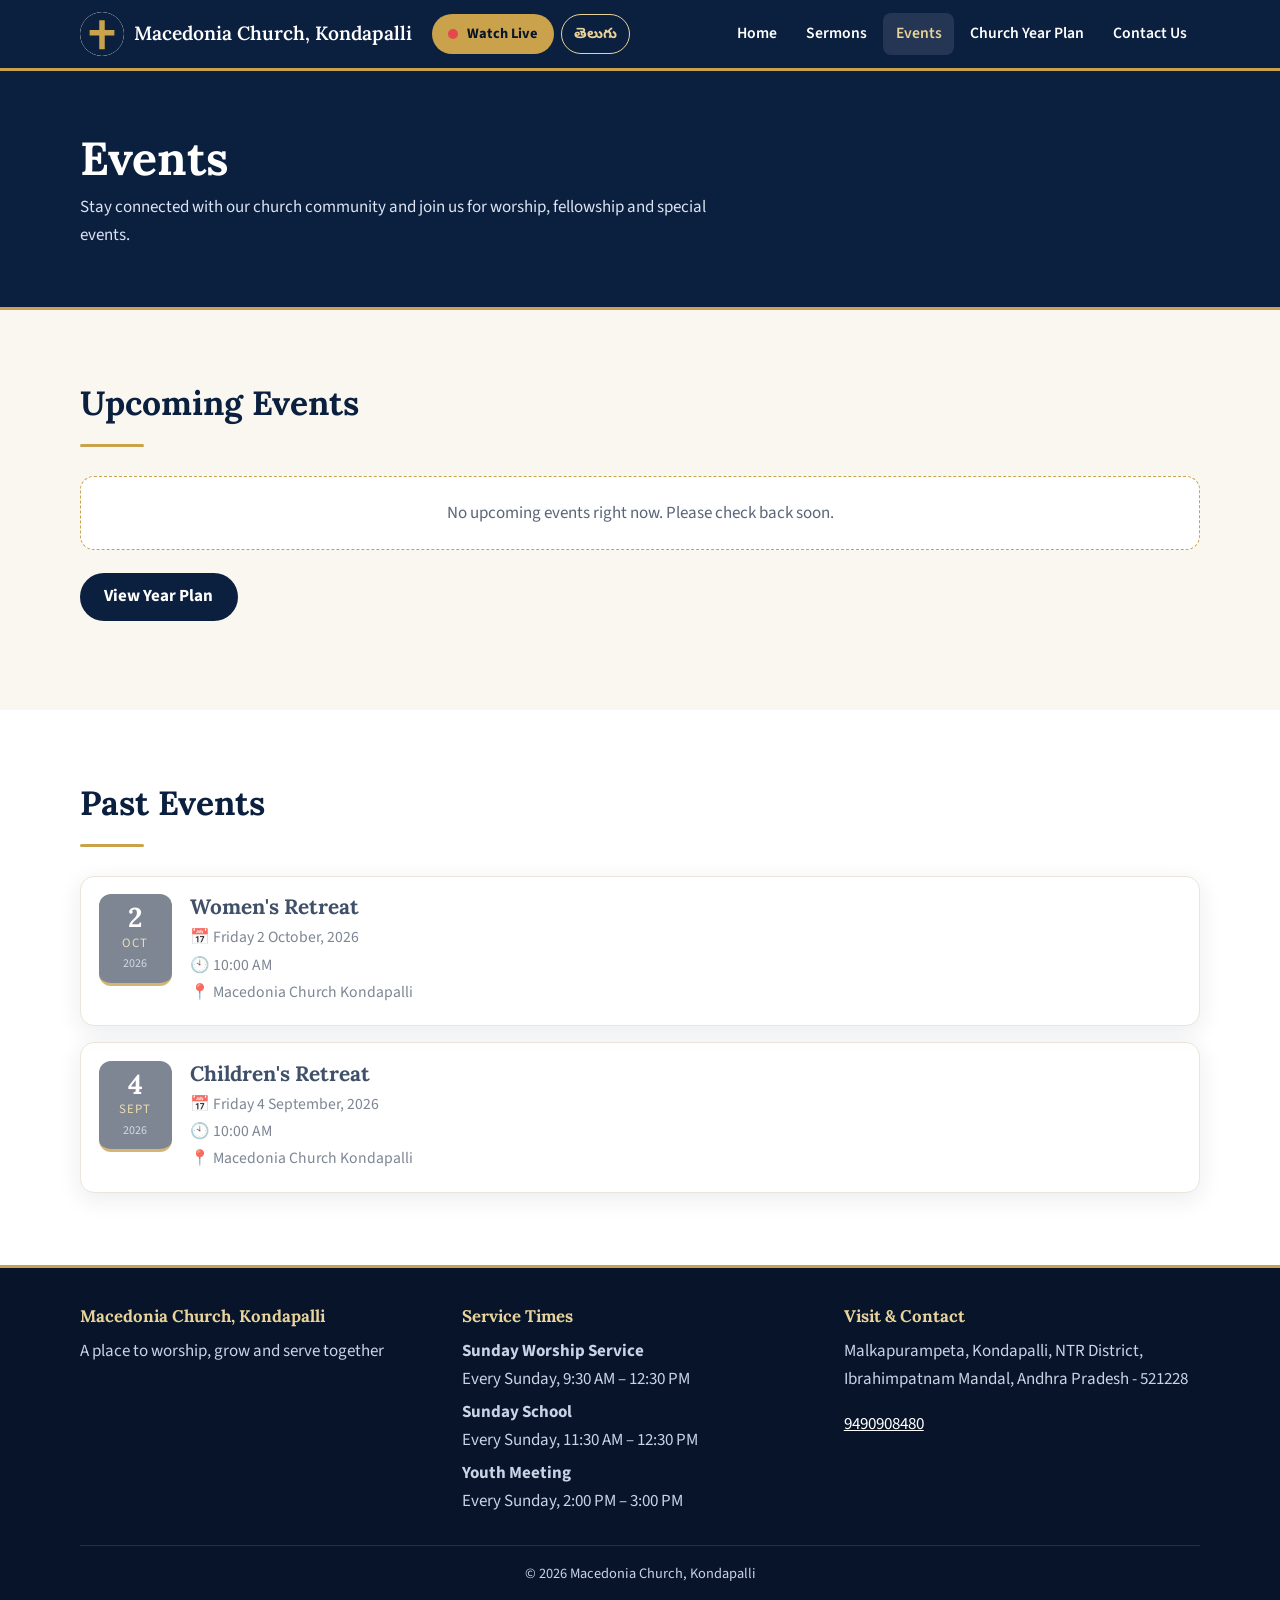
==== events.html @ aeb016e7 "Add files via upload" ====
<!DOCTYPE html>
<html lang="en" data-lang="en">
<head>
<meta charset="utf-8">
<meta name="viewport" content="width=device-width, initial-scale=1">
<title>Events | Macedonia Church Kondapalli</title>
<meta name="description" content="Upcoming events at Macedonia Church Kondapalli.">
<meta name="theme-color" content="#0B1F3F">
<link rel="icon" href="favicon.svg" type="image/svg+xml">
<link rel="preconnect" href="https://fonts.googleapis.com">
<link rel="preconnect" href="https://fonts.gstatic.com" crossorigin>
<link href="https://fonts.googleapis.com/css2?family=Lora:wght@500;600;700&family=Noto+Sans+Telugu:wght@400;600;700&family=Source+Sans+3:wght@400;600;700&display=swap" rel="stylesheet">
<link rel="stylesheet" href="style.css">
<script src="content.js"></script>
<script src="main.js" defer></script>
</head>
<body data-page="events">
<header id="site-header"></header>
<noscript><div class="container">Please turn on JavaScript to see this website. / ఈ వెబ్‌సైట్ చూడటానికి JavaScript ఆన్ చేయండి.</div></noscript>
<section class="page-hero"><div class="container">
  <h1><span data-l="en">Events</span><span data-l="te">కార్యక్రమాలు</span></h1>
  <p><span data-l="en">Stay connected with our church community and join us for worship, fellowship and special events.</span><span data-l="te">మన సంఘంతో అనుసంధానంగా ఉండండి; ఆరాధన, సహవాసం మరియు ప్రత్యేక కార్యక్రమాలలో పాల్గొనండి.</span></p>
</div></section>

<main>
<section class="section">
  <div class="container">
    <div class="section-head"><h2><span data-l="en">Upcoming Events</span><span data-l="te">రాబోయే కార్యక్రమాలు</span></h2><div class="divider"></div></div>
    <div id="events-upcoming"></div>
    <p style="margin-top:1.4rem"><a class="btn btn--navy" href="year-plan.html"><span data-l="en">View Year Plan</span><span data-l="te">వార్షిక ప్రణాళిక చూడండి</span></a></p>
  </div>
</section>
<section class="section section--white" id="past-section">
  <div class="container">
    <div class="section-head"><h2><span data-l="en">Past Events</span><span data-l="te">గత కార్యక్రమాలు</span></h2><div class="divider"></div></div>
    <div id="events-past"></div>
  </div>
</section>
</main>

<footer id="site-footer"></footer>
</body>
</html>
---- style.css ----
/* =============================================================
   MACEDONIA CHURCH - STYLES
   Colours are defined once below. Change them here to restyle
   the whole website.
   ============================================================= */
:root{
  --navy:#0B1F3F;
  --navy-deep:#071429;
  --navy-soft:#16315F;
  --gold:#C9A24B;
  --gold-light:#E8D39A;
  --gold-dark:#8A6A1C;      /* gold used for text on white */
  --cream:#FAF7F0;
  --white:#FFFFFF;
  --ink:#1B2433;
  --muted:#5A6577;
  --line:#E6DFCF;
  --radius:14px;
  --shadow:0 6px 22px rgba(11,31,63,.10);
  --header-h:68px;
}

*,*::before,*::after{box-sizing:border-box}
html{-webkit-text-size-adjust:100%;scroll-behavior:smooth;scroll-padding-top:calc(var(--header-h) + 12px)}
body{
  margin:0;
  font-family:"Source Sans 3","Noto Sans Telugu",system-ui,-apple-system,"Segoe UI",Roboto,Arial,sans-serif;
  font-size:1.0625rem;line-height:1.65;color:var(--ink);background:var(--cream);
  overflow-wrap:break-word;word-wrap:break-word;
}
html[data-lang="te"] body{line-height:1.85;font-family:"Noto Sans Telugu","Source Sans 3",system-ui,sans-serif}
img,iframe,svg,video{max-width:100%;display:block}
h1,h2,h3{font-family:Lora,"Noto Sans Telugu",Georgia,serif;color:var(--navy);line-height:1.25;margin:0 0 .6em}
html[data-lang="te"] h1,html[data-lang="te"] h2,html[data-lang="te"] h3{font-family:"Noto Sans Telugu",Lora,serif;line-height:1.45}
h1{font-size:clamp(1.7rem,6vw,2.9rem)}
h2{font-size:clamp(1.4rem,4.6vw,2.1rem)}
h3{font-size:clamp(1.1rem,3.4vw,1.3rem)}
p{margin:0 0 1em}
a{color:var(--navy-soft)}
:focus-visible{outline:3px solid var(--gold);outline-offset:2px}

/* ----- language switching: only the chosen language is visible ----- */
html[data-lang="en"] [data-l="te"],
html[data-lang="te"] [data-l="en"]{display:none !important}

.container{width:min(100% - 2rem,70rem);margin-inline:auto}
.section{padding:clamp(2.2rem,7vw,4.5rem) 0}
.section--white{background:var(--white)}
.section--navy{background:var(--navy);color:var(--white)}
.section--navy h2,.section--navy h3{color:var(--white)}
.eyebrow{display:block;font-size:.8rem;letter-spacing:.14em;text-transform:uppercase;color:var(--gold-dark);font-weight:700;margin-bottom:.5rem}
.section--navy .eyebrow{color:var(--gold-light)}
.section-head{max-width:42rem;margin-bottom:1.8rem}
.divider{width:64px;height:3px;background:var(--gold);border-radius:3px;margin:.9rem 0 1.2rem}
.center{text-align:center}.center .divider{margin-inline:auto}.center.section-head{margin-inline:auto}
.muted{color:var(--muted)}

/* ----- buttons ----- */
.btn{
  display:inline-flex;align-items:center;justify-content:center;gap:.55rem;
  min-height:48px;padding:.7rem 1.4rem;border-radius:999px;
  font:inherit;font-weight:700;text-decoration:none;cursor:pointer;border:2px solid transparent;
  text-align:center;line-height:1.25;max-width:100%;
}
.btn--gold{background:var(--gold);color:var(--navy-deep)}
.btn--gold:hover{background:var(--gold-light)}
.btn--outline{border-color:var(--gold-light);color:var(--white);background:transparent}
.btn--outline:hover{background:rgba(255,255,255,.1)}
.btn--navy{background:var(--navy);color:var(--white)}
.btn--navy:hover{background:var(--navy-soft)}
.btn-row{display:flex;flex-wrap:wrap;gap:.8rem}
.live-dot{width:.65rem;height:.65rem;border-radius:50%;background:#e5484d;flex:none;box-shadow:0 0 0 0 rgba(229,72,77,.6);animation:pulse 1.8s infinite}
@keyframes pulse{70%{box-shadow:0 0 0 .55rem rgba(229,72,77,0)}100%{box-shadow:0 0 0 0 rgba(229,72,77,0)}}
@media (prefers-reduced-motion:reduce){.live-dot{animation:none}html{scroll-behavior:auto}}

/* ----- header ----- */
.site-header{position:sticky;top:0;z-index:50;background:var(--navy);color:var(--white);border-bottom:3px solid var(--gold)}
.header-inner{display:flex;align-items:center;gap:.6rem;min-height:var(--header-h);padding-block:.4rem}
.brand{display:flex;align-items:center;gap:.65rem;text-decoration:none;color:var(--white);min-width:0;flex:1 1 auto}
.brand img,.brand svg{width:44px;height:44px;flex:none;border-radius:50%;object-fit:contain;background:var(--white)}
.brand-name{font-family:Lora,"Noto Sans Telugu",serif;font-weight:600;font-size:clamp(.92rem,3.6vw,1.2rem);line-height:1.2;min-width:0}
.header-actions{display:flex;align-items:center;gap:.45rem;flex:none}
.lang-btn{
  min-height:40px;min-width:40px;padding:.3rem .75rem;border-radius:999px;border:1.5px solid var(--gold-light);
  background:transparent;color:var(--gold-light);font:inherit;font-weight:700;font-size:.9rem;cursor:pointer;
}
.lang-btn:hover{background:rgba(255,255,255,.1)}
.header-live{min-height:40px;padding:.3rem .9rem;font-size:.9rem}
.menu-btn{width:42px;height:42px;border-radius:10px;border:1.5px solid var(--gold-light);background:transparent;color:var(--white);cursor:pointer;display:grid;place-items:center;padding:0}
.menu-btn span,.menu-btn span::before,.menu-btn span::after{display:block;width:20px;height:2px;background:currentColor;border-radius:2px;position:relative;content:""}
.menu-btn span::before{position:absolute;top:-6px}
.menu-btn span::after{position:absolute;top:6px}
.nav{display:none;position:absolute;left:0;right:0;top:100%;background:var(--navy-deep);border-bottom:3px solid var(--gold);padding:.4rem 1rem 1rem}
.nav.open{display:block}
.nav a{display:block;padding:.85rem .5rem;color:var(--white);text-decoration:none;font-weight:600;border-bottom:1px solid rgba(255,255,255,.1)}
.nav a[aria-current="page"]{color:var(--gold-light)}
.nav a:hover{color:var(--gold-light)}
@media (max-width:420px){
  .header-live .live-text{display:none}   /* keep the red dot + short label on tiny phones */
  .header-live::after{content:"LIVE";font-size:.8rem;letter-spacing:.05em}
  html[data-lang="te"] .header-live::after{content:"లైవ్"}
}
@media (min-width:62em){
  .menu-btn{display:none}
  .brand{flex:0 1 auto}
  .nav{display:flex!important;position:static;background:none;border:0;padding:0;margin-left:auto;gap:.2rem}
  .nav a{border:0;padding:.5rem .8rem;border-radius:8px;font-size:.98rem}
  .nav a[aria-current="page"]{background:rgba(255,255,255,.1)}
  .header-actions{margin-left:.6rem}
}

/* ----- hero ----- */
.hero{position:relative;color:var(--white);background:var(--navy);overflow:hidden;isolation:isolate}
.hero::before{content:"";position:absolute;inset:0;z-index:-2;background:var(--hero-img,none) center/cover no-repeat}
.hero::after{content:"";position:absolute;inset:0;z-index:-1;
  background:linear-gradient(160deg,rgba(7,20,41,.93),rgba(11,31,63,.82) 55%,rgba(22,49,95,.88))}
.hero-inner{padding:clamp(2.8rem,10vw,6rem) 0}
.hero h1{color:var(--white);max-width:20ch}
.hero .lead{font-size:clamp(1.05rem,3.6vw,1.3rem);max-width:38rem;color:#E9EEF7;margin-bottom:1.6rem}
.hero .eyebrow{color:var(--gold-light)}
.hero-cross{position:absolute;right:max(1rem,4vw);top:50%;transform:translateY(-50%);width:clamp(120px,22vw,260px);opacity:.12;z-index:-1;color:var(--gold)}
@media (max-width:40em){.hero-cross{top:auto;bottom:1rem;transform:none;width:110px;opacity:.1}}

.page-hero{background:var(--navy);color:var(--white);padding:clamp(2rem,7vw,3.6rem) 0;border-bottom:3px solid var(--gold)}
.page-hero h1{color:var(--white);margin:0 0 .4rem}
.page-hero p{margin:0;max-width:42rem;color:#DCE4F2}

/* ----- verse ----- */
.verse{text-align:center;padding:clamp(2rem,6vw,3.2rem) 0;background:var(--white);border-block:1px solid var(--line)}
.verse blockquote{margin:0 auto;max-width:42rem;font-family:Lora,"Noto Sans Telugu",serif;font-size:clamp(1.15rem,4.2vw,1.6rem);line-height:1.5;color:var(--navy);font-style:italic}
html[data-lang="te"] .verse blockquote{font-style:normal;font-family:"Noto Sans Telugu",serif}
.verse cite{display:block;margin-top:.8rem;font-style:normal;font-weight:700;color:var(--gold-dark);letter-spacing:.04em}

/* ----- cards / grids ----- */
.grid{display:grid;gap:1.1rem;grid-template-columns:repeat(auto-fit,minmax(min(100%,16.5rem),1fr))}
.card{background:var(--white);border:1px solid var(--line);border-radius:var(--radius);padding:1.4rem;box-shadow:var(--shadow);min-width:0}
.section--white .card{background:var(--cream)}
.card h3{margin-bottom:.35rem}
.service-card{border-top:4px solid var(--gold)}
.service-card .day{color:var(--gold-dark);font-weight:700;margin:0}
.service-card .time{font-size:1.2rem;font-weight:700;color:var(--navy);margin:.2rem 0 0}

.two-col{display:grid;gap:2rem;grid-template-columns:minmax(0,1fr)}
@media (min-width:56em){.two-col{grid-template-columns:minmax(0,1.1fr) minmax(0,1fr);align-items:center}}
.ministry-list{list-style:none;margin:0;padding:0;display:grid;gap:.7rem}
.ministry-list li{background:var(--cream);border:1px solid var(--line);border-left:4px solid var(--gold);border-radius:10px;padding:.9rem 1.1rem;font-weight:600;color:var(--navy)}

/* ----- events ----- */
.event{display:flex;gap:1.1rem;background:var(--white);border:1px solid var(--line);border-radius:var(--radius);box-shadow:var(--shadow);padding:1.1rem;min-width:0}
.event + .event{margin-top:1rem}
.date-badge{flex:none;width:4.6rem;text-align:center;background:var(--navy);color:var(--white);border-radius:12px;padding:.55rem .3rem;align-self:flex-start;border-bottom:3px solid var(--gold)}
.date-badge .d{display:block;font-family:Lora,serif;font-size:1.7rem;font-weight:700;line-height:1.1}
.date-badge .m{display:block;font-size:.8rem;letter-spacing:.08em;text-transform:uppercase;color:var(--gold-light)}
.date-badge .y{display:block;font-size:.75rem;color:#C5D0E4}
.event-body{min-width:0;flex:1}
.event-body h3{margin-bottom:.3rem}
.event-meta{list-style:none;margin:0;padding:0;color:var(--muted);font-size:.98rem}
.event-meta li{margin:.1rem 0}
.event img{border-radius:10px;margin-top:.8rem;width:100%;max-height:18rem;object-fit:cover}
.event.past{opacity:.78}.event.past .date-badge{background:var(--muted)}
.empty{padding:1.4rem;border:1.5px dashed var(--gold);border-radius:var(--radius);background:var(--white);color:var(--muted);text-align:center}
@media (max-width:30em){.event{flex-direction:column}.date-badge{width:auto;display:flex;gap:.5rem;align-items:baseline;justify-content:center;padding:.5rem .9rem}.date-badge .d{font-size:1.3rem}}

/* ----- sermons / video ----- */
.video{position:relative;display:block;width:100%;aspect-ratio:16/9;border:0;padding:0;border-radius:12px;overflow:hidden;background:var(--navy) center/cover no-repeat;cursor:pointer}
.video::after{content:"";position:absolute;inset:0;background:linear-gradient(transparent 55%,rgba(7,20,41,.55))}
.video .play{position:absolute;z-index:1;left:50%;top:50%;width:68px;height:68px;margin:-34px 0 0 -34px;border-radius:50%;background:var(--gold);display:grid;place-items:center}
.video .play::before{content:"";border-left:20px solid var(--navy-deep);border-block:12px solid transparent;margin-left:5px}
.video iframe{position:absolute;inset:0;width:100%;height:100%;border:0}
.sermon-card .sermon-info{padding-top:.9rem}
.sermon-card h3{margin:0 0 .2rem}
.sermon-card .date{color:var(--muted);margin:0;font-size:.95rem}
.sr-only{position:absolute;width:1px;height:1px;overflow:hidden;clip:rect(0 0 0 0);white-space:nowrap}

/* ----- year plan ----- */
.plan-images{display:grid;gap:1.2rem;grid-template-columns:repeat(auto-fit,minmax(min(100%,20rem),1fr));margin-bottom:2rem}
.plan-images a{display:block;border-radius:var(--radius);overflow:hidden;border:1px solid var(--line);box-shadow:var(--shadow);background:var(--white)}
.plan-images img{width:100%;height:auto}
.month-card h3{display:flex;align-items:center;gap:.5rem;border-bottom:2px solid var(--gold);padding-bottom:.45rem;margin-bottom:.7rem}
.month-card ul{list-style:none;margin:0;padding:0}
.month-card li{display:flex;gap:.7rem;padding:.35rem 0;align-items:baseline}
.month-card .day{flex:none;min-width:2.2rem;font-weight:700;color:var(--gold-dark)}

/* ----- contact ----- */
.contact-list{list-style:none;margin:0;padding:0;display:grid;gap:1.1rem}
.contact-list li{display:flex;gap:.9rem;align-items:flex-start;min-width:0}
.contact-list .ico{flex:none;width:2.4rem;height:2.4rem;border-radius:50%;background:var(--navy);color:var(--gold-light);display:grid;place-items:center;font-size:1.05rem}
.contact-list .lab{display:block;font-size:.8rem;letter-spacing:.1em;text-transform:uppercase;color:var(--gold-dark);font-weight:700}
.contact-list .val{min-width:0;overflow-wrap:anywhere}
.map{width:100%;aspect-ratio:4/3;border:0;border-radius:var(--radius);box-shadow:var(--shadow);background:var(--line)}
@media (min-width:56em){.map{aspect-ratio:auto;height:100%;min-height:24rem}}

/* ----- gallery ----- */
.gallery{display:grid;gap:.8rem;grid-template-columns:repeat(auto-fill,minmax(min(100%,13rem),1fr))}
.gallery img{width:100%;aspect-ratio:4/3;object-fit:cover;border-radius:12px}

/* ----- footer ----- */
.site-footer{background:var(--navy-deep);color:#C9D3E6;padding:2.4rem 0 1.4rem;border-top:3px solid var(--gold)}
.footer-grid{display:grid;gap:1.6rem;grid-template-columns:repeat(auto-fit,minmax(min(100%,15rem),1fr))}
.site-footer h3{color:var(--gold-light);font-size:1.05rem}
.site-footer a{color:var(--white)}
.site-footer ul{list-style:none;margin:0;padding:0}
.site-footer li{margin:.3rem 0}
.copyright{border-top:1px solid rgba(255,255,255,.12);margin-top:1.6rem;padding-top:1rem;font-size:.9rem;text-align:center}
.cta{background:linear-gradient(135deg,var(--navy),var(--navy-soft));color:var(--white);text-align:center}
.cta h2{color:var(--white)}
.cta p{color:#DCE4F2;max-width:36rem;margin-inline:auto}
.cta .btn-row{justify-content:center}
noscript .container{padding:1rem;background:#fff3cd;margin-top:1rem;border-radius:8px}

/* Telugu has no capital letters or letter-spacing */
html[data-lang="te"] .eyebrow,html[data-lang="te"] .date-badge .m,html[data-lang="te"] .contact-list .lab{letter-spacing:0;text-transform:none}
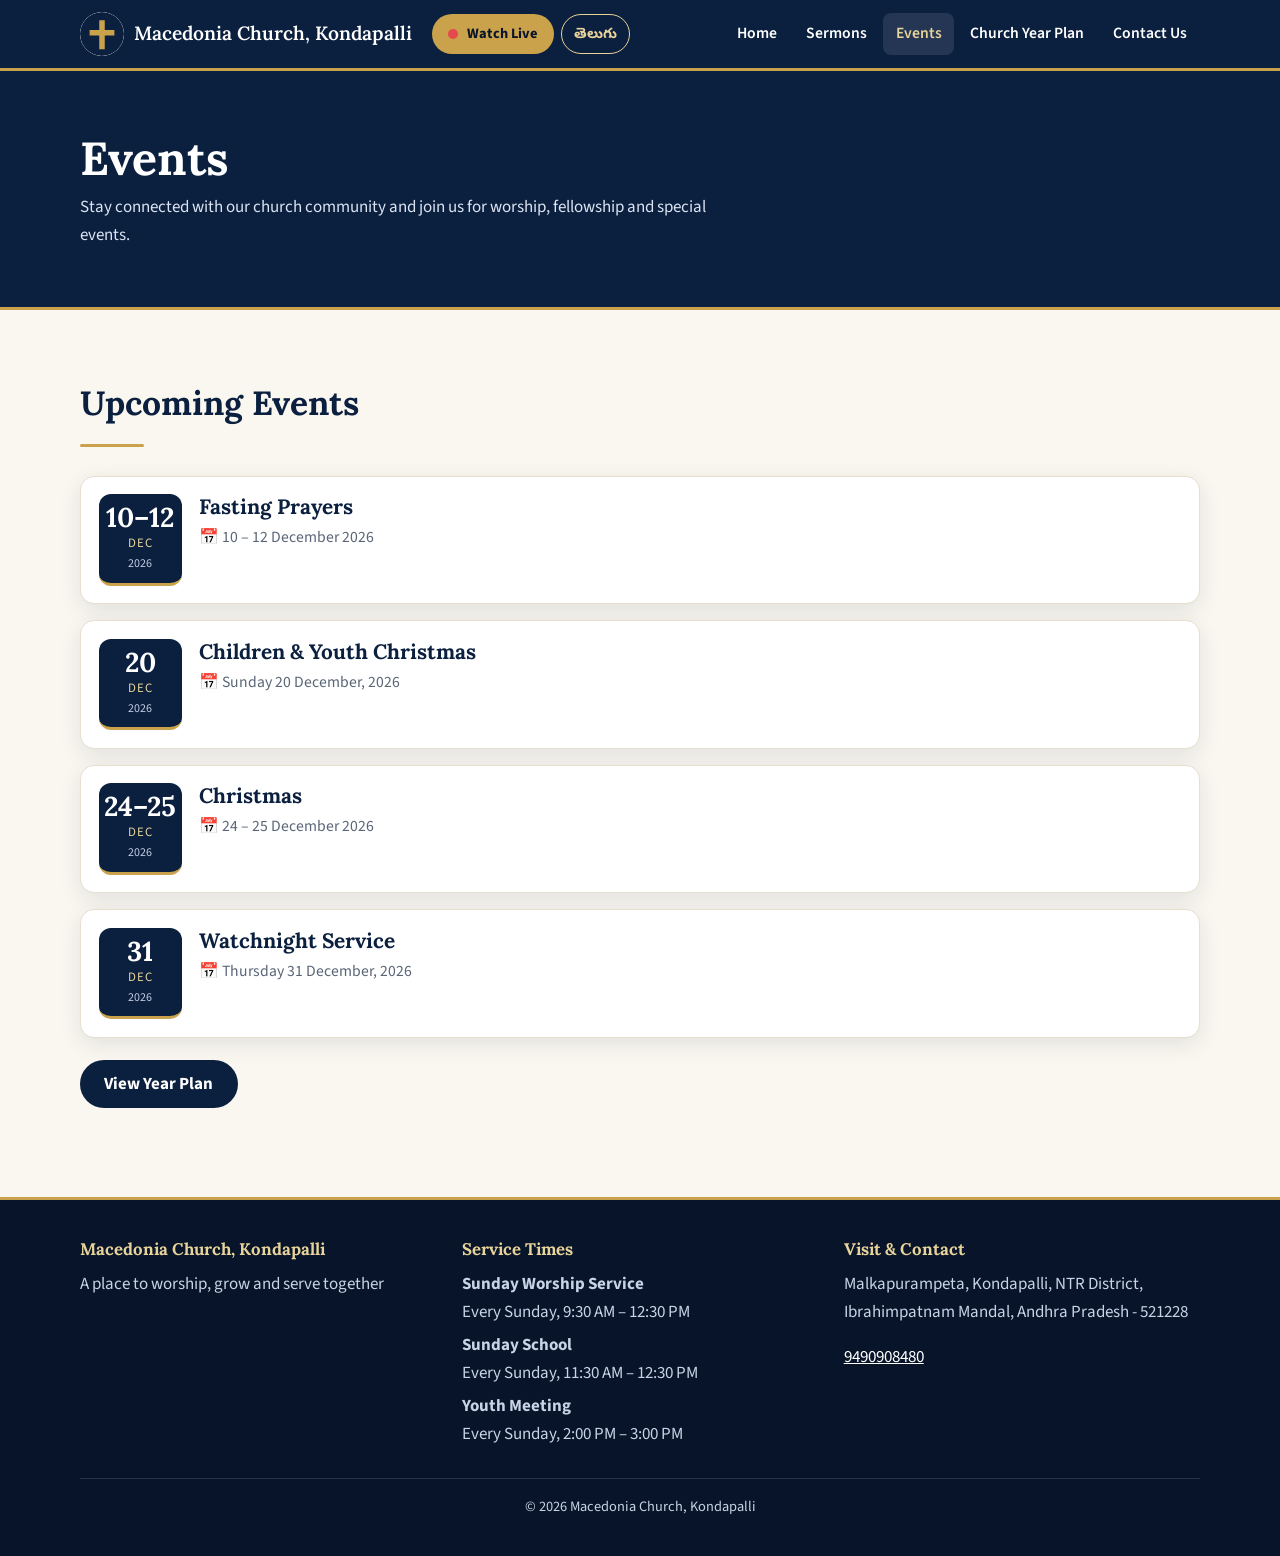
==== commit 2c756590: "Add files via upload" ====
--- a/events.html
+++ b/events.html
@@ -30,12 +30,6 @@
     <p style="margin-top:1.4rem"><a class="btn btn--navy" href="year-plan.html"><span data-l="en">View Year Plan</span><span data-l="te">వార్షిక ప్రణాళిక చూడండి</span></a></p>
   </div>
 </section>
-<section class="section section--white" id="past-section">
-  <div class="container">
-    <div class="section-head"><h2><span data-l="en">Past Events</span><span data-l="te">గత కార్యక్రమాలు</span></h2><div class="divider"></div></div>
-    <div id="events-past"></div>
-  </div>
-</section>
 </main>
 
 <footer id="site-footer"></footer>
--- a/style.css
+++ b/style.css
@@ -148,7 +148,7 @@
 /* ----- events ----- */
 .event{display:flex;gap:1.1rem;background:var(--white);border:1px solid var(--line);border-radius:var(--radius);box-shadow:var(--shadow);padding:1.1rem;min-width:0}
 .event + .event{margin-top:1rem}
-.date-badge{flex:none;width:4.6rem;text-align:center;background:var(--navy);color:var(--white);border-radius:12px;padding:.55rem .3rem;align-self:flex-start;border-bottom:3px solid var(--gold)}
+.date-badge{flex:none;width:5.2rem;text-align:center;background:var(--navy);color:var(--white);border-radius:12px;padding:.55rem .3rem;align-self:flex-start;border-bottom:3px solid var(--gold)}
 .date-badge .d{display:block;font-family:Lora,serif;font-size:1.7rem;font-weight:700;line-height:1.1}
 .date-badge .m{display:block;font-size:.8rem;letter-spacing:.08em;text-transform:uppercase;color:var(--gold-light)}
 .date-badge .y{display:block;font-size:.75rem;color:#C5D0E4}
@@ -179,7 +179,7 @@
 .month-card h3{display:flex;align-items:center;gap:.5rem;border-bottom:2px solid var(--gold);padding-bottom:.45rem;margin-bottom:.7rem}
 .month-card ul{list-style:none;margin:0;padding:0}
 .month-card li{display:flex;gap:.7rem;padding:.35rem 0;align-items:baseline}
-.month-card .day{flex:none;min-width:2.2rem;font-weight:700;color:var(--gold-dark)}
+.month-card .day{flex:none;min-width:3.6rem;font-weight:700;color:var(--gold-dark)}
 
 /* ----- contact ----- */
 .contact-list{list-style:none;margin:0;padding:0;display:grid;gap:1.1rem}
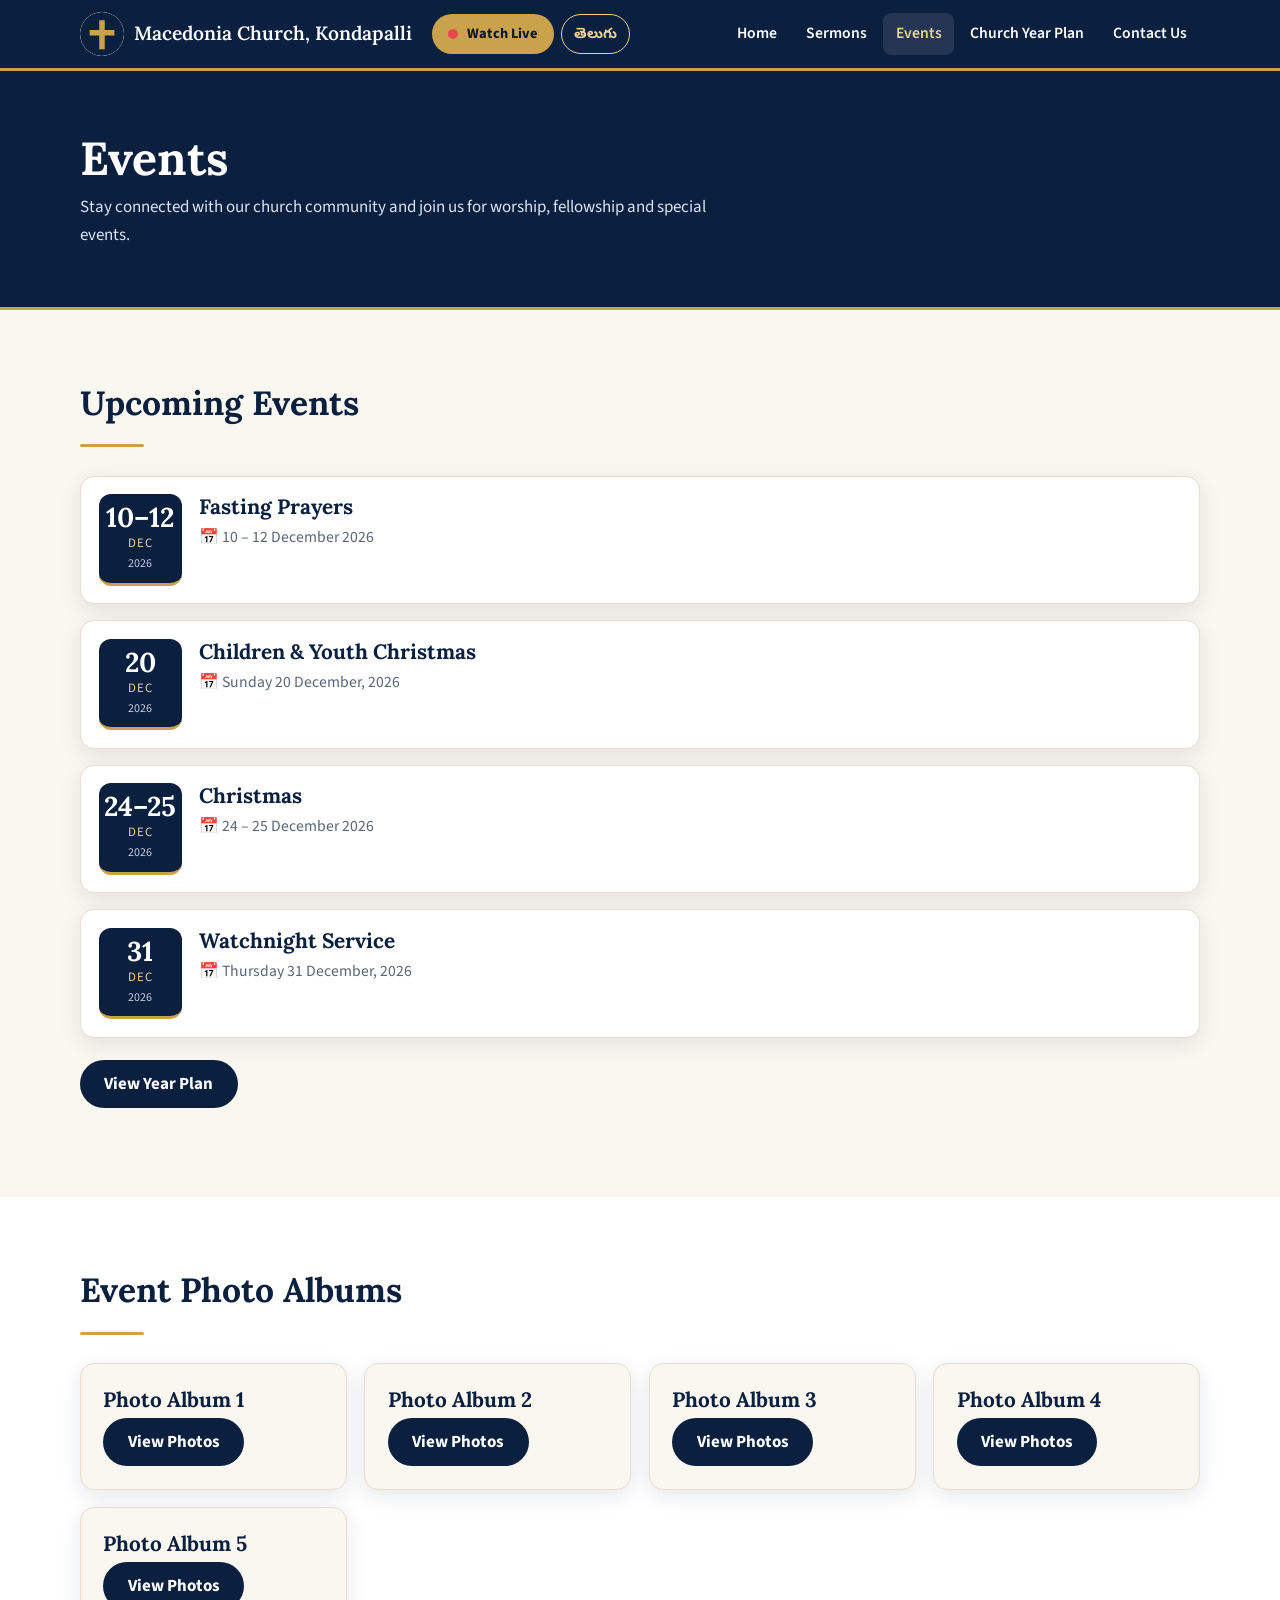
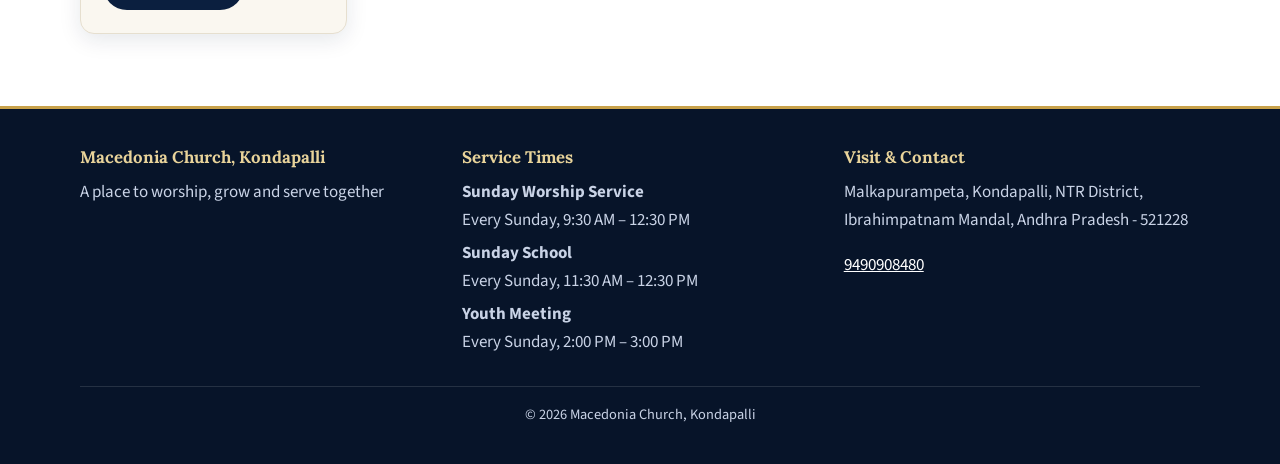
==== commit 01e4d831: "Add files via upload" ====
--- a/events.html
+++ b/events.html
@@ -30,6 +30,12 @@
     <p style="margin-top:1.4rem"><a class="btn btn--navy" href="year-plan.html"><span data-l="en">View Year Plan</span><span data-l="te">వార్షిక ప్రణాళిక చూడండి</span></a></p>
   </div>
 </section>
+<section class="section section--white" id="albums-section">
+  <div class="container">
+    <div class="section-head"><h2><span data-l="en">Event Photo Albums</span><span data-l="te">కార్యక్రమాల ఫోటో ఆల్బమ్‌లు</span></h2><div class="divider"></div></div>
+    <div class="grid" id="albums"></div>
+  </div>
+</section>
 </main>
 
 <footer id="site-footer"></footer>
